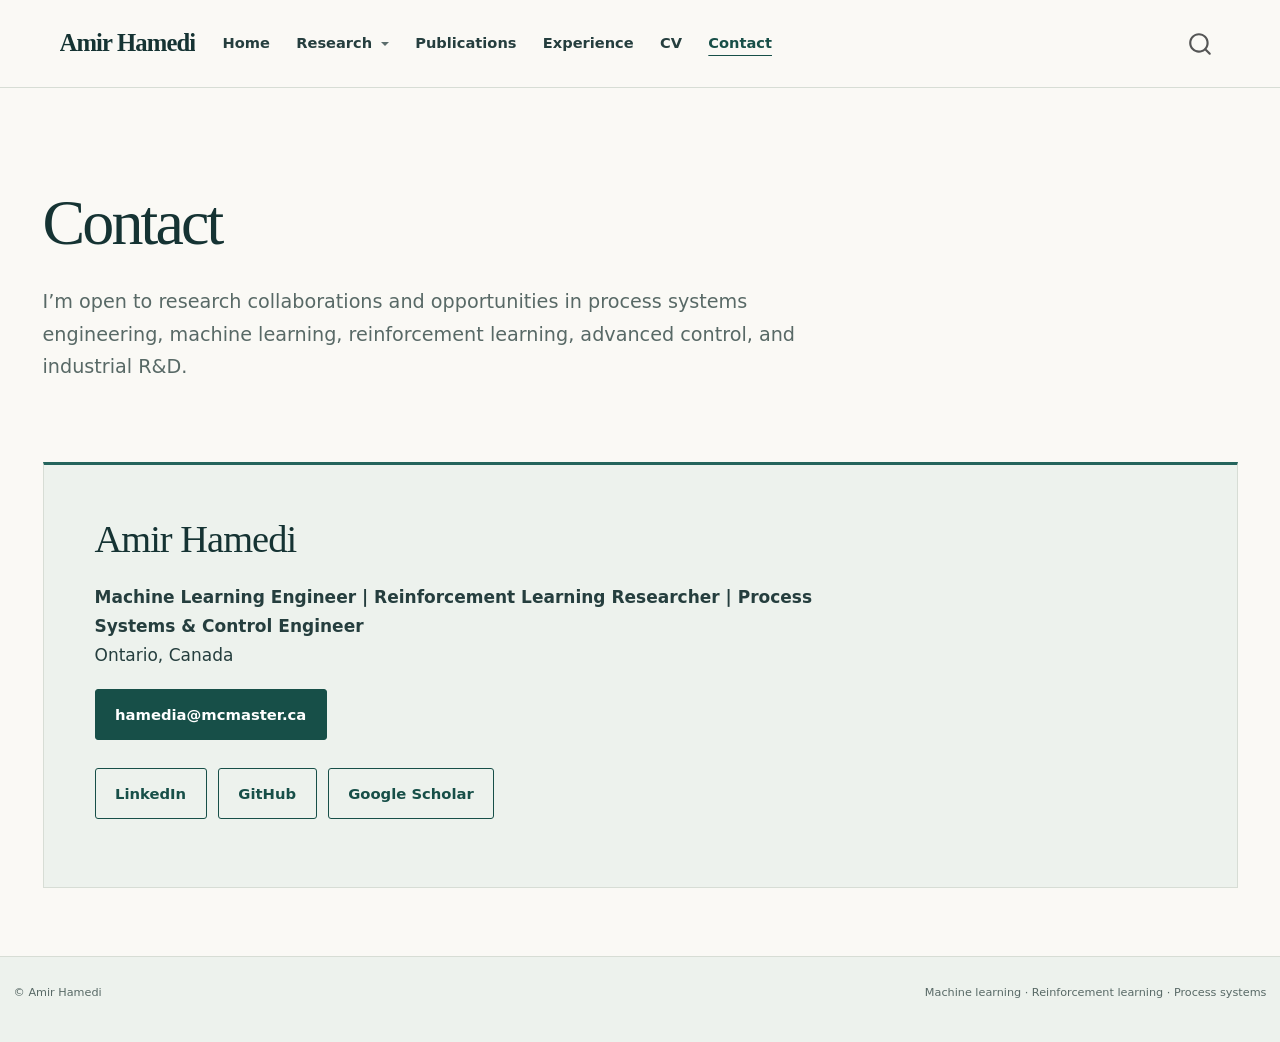
==== contact.html @ c7c237b6 "Publish approved personal website and unchanged CV" ====
<!DOCTYPE html>
<html xmlns="http://www.w3.org/1999/xhtml" lang="en" xml:lang="en"><head>

<meta charset="utf-8">
<meta name="generator" content="quarto-1.9.38">

<meta name="viewport" content="width=device-width, initial-scale=1.0, user-scalable=yes">

<meta name="description" content="Contact Amir Hamedi for research collaborations and engineering opportunities.">

<title>Contact — Amir Hamedi – Amir Hamedi</title>
<style>
/* Default styles provided by pandoc.
** See https://pandoc.org/MANUAL.html#variables-for-html for config info.
*/
code{white-space: pre-wrap;}
span.smallcaps{font-variant: small-caps;}
div.columns{display: flex; gap: min(4vw, 1.5em);}
div.column{flex: auto; overflow-x: auto;}
div.hanging-indent{margin-left: 1.5em; text-indent: -1.5em;}
ul.task-list{list-style: none;}
ul.task-list li input[type="checkbox"] {
  width: 0.8em;
  margin: 0 0.8em 0.2em -1em; /* quarto-specific, see https://github.com/quarto-dev/quarto-cli/issues/4556 */ 
  vertical-align: middle;
}
</style>


<script src="site_libs/quarto-nav/quarto-nav.js"></script>
<script src="site_libs/clipboard/clipboard.min.js"></script>
<script src="site_libs/quarto-search/autocomplete.umd.js"></script>
<script src="site_libs/quarto-search/fuse.min.js"></script>
<script src="site_libs/quarto-search/quarto-search.js"></script>
<meta name="quarto:offset" content="./">
<link href="./favicon.svg" rel="icon" type="image/svg+xml">
<script src="site_libs/quarto-html/quarto.js" type="module"></script>
<script src="site_libs/quarto-html/tabsets/tabsets.js" type="module"></script>
<script src="site_libs/quarto-html/popper.min.js"></script>
<script src="site_libs/quarto-html/tippy.umd.min.js"></script>
<script src="site_libs/quarto-html/anchor.min.js"></script>
<link href="site_libs/quarto-html/tippy.css" rel="stylesheet">
<link href="site_libs/quarto-html/quarto-syntax-highlighting-15634bcf2e68342d4ad2dfa704d543f6.css" rel="stylesheet" id="quarto-text-highlighting-styles">
<script src="site_libs/bootstrap/bootstrap.min.js"></script>
<link href="site_libs/bootstrap/bootstrap-icons.css" rel="stylesheet">
<link href="site_libs/bootstrap/bootstrap-f1567f6532da11e0b3c9d7d9c23d1e21.min.css" rel="stylesheet" append-hash="true" id="quarto-bootstrap" data-mode="light">
<script id="quarto-search-options" type="application/json">{
  "location": "navbar",
  "copy-button": false,
  "collapse-after": 3,
  "panel-placement": "end",
  "type": "overlay",
  "limit": 50,
  "keyboard-shortcut": [
    "f",
    "/",
    "s"
  ],
  "show-item-context": false,
  "language": {
    "search-no-results-text": "No results",
    "search-matching-documents-text": "matching documents",
    "search-copy-link-title": "Copy link to search",
    "search-hide-matches-text": "Hide additional matches",
    "search-more-match-text": "more match in this document",
    "search-more-matches-text": "more matches in this document",
    "search-clear-button-title": "Clear",
    "search-text-placeholder": "",
    "search-detached-cancel-button-title": "Cancel",
    "search-submit-button-title": "Submit",
    "search-label": "Search"
  }
}</script>


<link rel="stylesheet" href="styles.css">
<meta property="og:title" content="Contact — Amir Hamedi">
<meta property="og:description" content="Contact Amir Hamedi for research collaborations and engineering opportunities.">
<meta property="og:image" content="https://amirhamedi.me/assets/profile/amir-hamedi.jpg">
<meta property="og:site_name" content="Amir Hamedi">
<meta property="og:image:alt" content="Portrait of Amir Hamedi">
</head>

<body class="nav-fixed fullcontent quarto-light">

<div id="quarto-search-results"></div>
  <header id="quarto-header" class="headroom fixed-top">
    <nav class="navbar navbar-expand-lg " data-bs-theme="dark">
      <div class="navbar-container container-fluid">
      <div class="navbar-brand-container mx-auto">
    <a class="navbar-brand" href="./index.html">
    <span class="navbar-title">Amir Hamedi</span>
    </a>
  </div>
            <div id="quarto-search" class="" title="Search"></div>
          <button class="navbar-toggler" type="button" data-bs-toggle="collapse" data-bs-target="#navbarCollapse" aria-controls="navbarCollapse" role="menu" aria-expanded="false" aria-label="Toggle navigation" onclick="if (window.quartoToggleHeadroom) { window.quartoToggleHeadroom(); }">
  <span class="navbar-toggler-icon"></span>
</button>
          <div class="collapse navbar-collapse" id="navbarCollapse">
            <ul class="navbar-nav navbar-nav-scroll me-auto">
  <li class="nav-item">
    <a class="nav-link" href="./index.html"> 
<span class="menu-text">Home</span></a>
  </li>  
  <li class="nav-item dropdown ">
    <a class="nav-link dropdown-toggle" href="#" id="nav-menu-research" role="link" data-bs-toggle="dropdown" aria-expanded="false">
 <span class="menu-text">Research</span>
    </a>
    <ul class="dropdown-menu" aria-labelledby="nav-menu-research">    
        <li>
    <a class="dropdown-item" href="./projects.html">
 <span class="dropdown-text">Research Overview</span></a>
  </li>  
        <li>
    <a class="dropdown-item" href="./research/mpc-pretrained-rl.html">
 <span class="dropdown-text">MPC-Pretrained Reinforcement Learning</span></a>
  </li>  
        <li>
    <a class="dropdown-item" href="./research/multi-channel-rl-mpc.html">
 <span class="dropdown-text">Multi-Channel RL-Assisted MPC</span></a>
  </li>  
        <li>
    <a class="dropdown-item" href="./research/stability-aware-rl.html">
 <span class="dropdown-text">Stability-Aware Reinforcement Learning</span></a>
  </li>  
        <li>
    <a class="dropdown-item" href="./research/biosmb-ph-control.html">
 <span class="dropdown-text">Reinforcement-Learning pH Control for BioSMB</span></a>
  </li>  
        <li>
    <a class="dropdown-item" href="./research/distillation-flooding.html">
 <span class="dropdown-text">Distillation Flooding Detection and Control</span></a>
  </li>  
        <li>
    <a class="dropdown-item" href="./research/finance-assistance.html">
 <span class="dropdown-text">Finance Assistance</span></a>
  </li>  
    </ul>
  </li>
  <li class="nav-item">
    <a class="nav-link" href="./publications.html"> 
<span class="menu-text">Publications</span></a>
  </li>  
  <li class="nav-item">
    <a class="nav-link" href="./experience.html"> 
<span class="menu-text">Experience</span></a>
  </li>  
  <li class="nav-item">
    <a class="nav-link" href="./cv.html"> 
<span class="menu-text">CV</span></a>
  </li>  
  <li class="nav-item">
    <a class="nav-link active" href="./contact.html" aria-current="page"> 
<span class="menu-text">Contact</span></a>
  </li>  
</ul>
          </div> <!-- /navcollapse -->
            <div class="quarto-navbar-tools">
</div>
      </div> <!-- /container-fluid -->
    </nav>
</header>
<!-- content -->
<div id="quarto-content" class="quarto-container page-columns page-rows-contents page-layout-article page-navbar">
<!-- sidebar -->
<!-- margin-sidebar -->
    
<!-- main -->
<main class="content" id="quarto-document-content"><header id="title-block-header" class="quarto-title-block"><h1 class="title display-7">Contact</h1></header>

<header id="title-block-header">


</header>


<section id="contact" class="level1 page-intro">
<h1>Contact</h1>
<p>I’m open to research collaborations and opportunities in process systems engineering, machine learning, reinforcement learning, advanced control, and industrial R&amp;D.</p>
</section>
<section id="amir-hamedi" class="level2 contact-panel">
<h2 class="anchored" data-anchor-id="amir-hamedi">Amir Hamedi</h2>
<p><strong>Machine Learning Engineer | Reinforcement Learning Researcher | Process Systems &amp; Control Engineer</strong><br>
Ontario, Canada</p>
<p><a href="mailto:hamedia@mcmaster.ca" class="button button-primary">hamedia@mcmaster.ca</a></p>
<div class="contact-links">
<p><a href="https://www.linkedin.com/in/amir-hossein-hamedi/" class="button button-secondary">LinkedIn</a> <a href="https://github.com/amirhm10" class="button button-secondary">GitHub</a> <a href="https://scholar.google.ca/citations?user=NS57XxEAAAAJ&amp;hl=en&amp;oi=ao" class="button button-secondary">Google Scholar</a></p>
</div>
</section>



</main> <!-- /main -->
<script id="quarto-html-after-body" type="application/javascript">
  window.document.addEventListener("DOMContentLoaded", function (event) {
    const icon = "";
    const anchorJS = new window.AnchorJS();
    anchorJS.options = {
      placement: 'right',
      icon: icon
    };
    anchorJS.add('.anchored');
    const isCodeAnnotation = (el) => {
      for (const clz of el.classList) {
        if (clz.startsWith('code-annotation-')) {                     
          return true;
        }
      }
      return false;
    }
    const onCopySuccess = function(e) {
      // button target
      const button = e.trigger;
      // don't keep focus
      button.blur();
      // flash "checked"
      button.classList.add('code-copy-button-checked');
      var currentTitle = button.getAttribute("title");
      button.setAttribute("title", "Copied!");
      let tooltip;
      if (window.bootstrap) {
        button.setAttribute("data-bs-toggle", "tooltip");
        button.setAttribute("data-bs-placement", "left");
        button.setAttribute("data-bs-title", "Copied!");
        tooltip = new bootstrap.Tooltip(button, 
          { trigger: "manual", 
            customClass: "code-copy-button-tooltip",
            offset: [0, -8]});
        tooltip.show();    
      }
      setTimeout(function() {
        if (tooltip) {
          tooltip.hide();
          button.removeAttribute("data-bs-title");
          button.removeAttribute("data-bs-toggle");
          button.removeAttribute("data-bs-placement");
        }
        button.setAttribute("title", currentTitle);
        button.classList.remove('code-copy-button-checked');
      }, 1000);
      // clear code selection
      e.clearSelection();
    }
    const getTextToCopy = function(trigger) {
      const outerScaffold = trigger.parentElement.cloneNode(true);
      const codeEl = outerScaffold.querySelector('code');
      for (const childEl of codeEl.children) {
        if (isCodeAnnotation(childEl)) {
          childEl.remove();
        }
      }
      return codeEl.innerText;
    }
    const clipboard = new window.ClipboardJS('.code-copy-button:not([data-in-quarto-modal])', {
      text: getTextToCopy
    });
    clipboard.on('success', onCopySuccess);
    if (window.document.getElementById('quarto-embedded-source-code-modal')) {
      const clipboardModal = new window.ClipboardJS('.code-copy-button[data-in-quarto-modal]', {
        text: getTextToCopy,
        container: window.document.getElementById('quarto-embedded-source-code-modal')
      });
      clipboardModal.on('success', onCopySuccess);
    }
      var localhostRegex = new RegExp(/^(?:http|https):\/\/localhost\:?[0-9]*\//);
      var mailtoRegex = new RegExp(/^mailto:/);
        var filterRegex = new RegExp("https:\/\/amirhamedi\.me");
      var isInternal = (href) => {
          return filterRegex.test(href) || localhostRegex.test(href) || mailtoRegex.test(href);
      }
      // Inspect non-navigation links and adorn them if external
     var links = window.document.querySelectorAll('a[href]:not(.nav-link):not(.navbar-brand):not(.toc-action):not(.sidebar-link):not(.sidebar-item-toggle):not(.pagination-link):not(.no-external):not([aria-hidden]):not(.dropdown-item):not(.quarto-navigation-tool):not(.about-link)');
      for (var i=0; i<links.length; i++) {
        const link = links[i];
        if (!isInternal(link.href)) {
          // undo the damage that might have been done by quarto-nav.js in the case of
          // links that we want to consider external
          if (link.dataset.originalHref !== undefined) {
            link.href = link.dataset.originalHref;
          }
            // target, if specified
            link.setAttribute("target", "_blank");
            if (link.getAttribute("rel") === null) {
              link.setAttribute("rel", "noopener");
            }
        }
      }
    function tippyHover(el, contentFn, onTriggerFn, onUntriggerFn) {
      const config = {
        allowHTML: true,
        maxWidth: 500,
        delay: 100,
        arrow: false,
        appendTo: function(el) {
            return el.parentElement;
        },
        interactive: true,
        interactiveBorder: 10,
        theme: 'quarto',
        placement: 'bottom-start',
      };
      if (contentFn) {
        config.content = contentFn;
      }
      if (onTriggerFn) {
        config.onTrigger = onTriggerFn;
      }
      if (onUntriggerFn) {
        config.onUntrigger = onUntriggerFn;
      }
      window.tippy(el, config); 
    }
    const noterefs = window.document.querySelectorAll('a[role="doc-noteref"]');
    for (var i=0; i<noterefs.length; i++) {
      const ref = noterefs[i];
      tippyHover(ref, function() {
        // use id or data attribute instead here
        let href = ref.getAttribute('data-footnote-href') || ref.getAttribute('href');
        try { href = new URL(href).hash; } catch {}
        const id = href.replace(/^#\/?/, "");
        const note = window.document.getElementById(id);
        if (note) {
          return note.innerHTML;
        } else {
          return "";
        }
      });
    }
    const xrefs = window.document.querySelectorAll('a.quarto-xref');
    const processXRef = (id, note) => {
      // Strip column container classes
      const stripColumnClz = (el) => {
        el.classList.remove("page-full", "page-columns");
        if (el.children) {
          for (const child of el.children) {
            stripColumnClz(child);
          }
        }
      }
      stripColumnClz(note)
      if (id === null || id.startsWith('sec-')) {
        // Special case sections, only their first couple elements
        const container = document.createElement("div");
        if (note.children && note.children.length > 2) {
          container.appendChild(note.children[0].cloneNode(true));
          for (let i = 1; i < note.children.length; i++) {
            const child = note.children[i];
            if (child.tagName === "P" && child.innerText === "") {
              continue;
            } else {
              container.appendChild(child.cloneNode(true));
              break;
            }
          }
          if (window.Quarto?.typesetMath) {
            window.Quarto.typesetMath(container);
          }
          return container.innerHTML
        } else {
          if (window.Quarto?.typesetMath) {
            window.Quarto.typesetMath(note);
          }
          return note.innerHTML;
        }
      } else {
        // Remove any anchor links if they are present
        const anchorLink = note.querySelector('a.anchorjs-link');
        if (anchorLink) {
          anchorLink.remove();
        }
        if (window.Quarto?.typesetMath) {
          window.Quarto.typesetMath(note);
        }
        if (note.classList.contains("callout")) {
          return note.outerHTML;
        } else {
          return note.innerHTML;
        }
      }
    }
    for (var i=0; i<xrefs.length; i++) {
      const xref = xrefs[i];
      tippyHover(xref, undefined, function(instance) {
        instance.disable();
        let url = xref.getAttribute('href');
        let hash = undefined; 
        if (url.startsWith('#')) {
          hash = url;
        } else {
          try { hash = new URL(url).hash; } catch {}
        }
        if (hash) {
          const id = hash.replace(/^#\/?/, "");
          const note = window.document.getElementById(id);
          if (note !== null) {
            try {
              const html = processXRef(id, note.cloneNode(true));
              instance.setContent(html);
            } finally {
              instance.enable();
              instance.show();
            }
          } else {
            // See if we can fetch this
            fetch(url.split('#')[0])
            .then(res => res.text())
            .then(html => {
              const parser = new DOMParser();
              const htmlDoc = parser.parseFromString(html, "text/html");
              const note = htmlDoc.getElementById(id);
              if (note !== null) {
                const html = processXRef(id, note);
                instance.setContent(html);
              } 
            }).finally(() => {
              instance.enable();
              instance.show();
            });
          }
        } else {
          // See if we can fetch a full url (with no hash to target)
          // This is a special case and we should probably do some content thinning / targeting
          fetch(url)
          .then(res => res.text())
          .then(html => {
            const parser = new DOMParser();
            const htmlDoc = parser.parseFromString(html, "text/html");
            const note = htmlDoc.querySelector('main.content');
            if (note !== null) {
              // This should only happen for chapter cross references
              // (since there is no id in the URL)
              // remove the first header
              if (note.children.length > 0 && note.children[0].tagName === "HEADER") {
                note.children[0].remove();
              }
              const html = processXRef(null, note);
              instance.setContent(html);
            } 
          }).finally(() => {
            instance.enable();
            instance.show();
          });
        }
      }, function(instance) {
      });
    }
        let selectedAnnoteEl;
        const selectorForAnnotation = ( cell, annotation) => {
          let cellAttr = 'data-code-cell="' + cell + '"';
          let lineAttr = 'data-code-annotation="' +  annotation + '"';
          const selector = 'span[' + cellAttr + '][' + lineAttr + ']';
          return selector;
        }
        const selectCodeLines = (annoteEl) => {
          const doc = window.document;
          const targetCell = annoteEl.getAttribute("data-target-cell");
          const targetAnnotation = annoteEl.getAttribute("data-target-annotation");
          const annoteSpan = window.document.querySelector(selectorForAnnotation(targetCell, targetAnnotation));
          const lines = annoteSpan.getAttribute("data-code-lines").split(",");
          const lineIds = lines.map((line) => {
            return targetCell + "-" + line;
          })
          let top = null;
          let height = null;
          let parent = null;
          if (lineIds.length > 0) {
              //compute the position of the single el (top and bottom and make a div)
              const el = window.document.getElementById(lineIds[0]);
              top = el.offsetTop;
              height = el.offsetHeight;
              parent = el.parentElement.parentElement;
            if (lineIds.length > 1) {
              const lastEl = window.document.getElementById(lineIds[lineIds.length - 1]);
              const bottom = lastEl.offsetTop + lastEl.offsetHeight;
              height = bottom - top;
            }
            if (top !== null && height !== null && parent !== null) {
              // cook up a div (if necessary) and position it 
              let div = window.document.getElementById("code-annotation-line-highlight");
              if (div === null) {
                div = window.document.createElement("div");
                div.setAttribute("id", "code-annotation-line-highlight");
                div.style.position = 'absolute';
                parent.appendChild(div);
              }
              div.style.top = top - 2 + "px";
              div.style.height = height + 4 + "px";
              div.style.left = 0;
              let gutterDiv = window.document.getElementById("code-annotation-line-highlight-gutter");
              if (gutterDiv === null) {
                gutterDiv = window.document.createElement("div");
                gutterDiv.setAttribute("id", "code-annotation-line-highlight-gutter");
                gutterDiv.style.position = 'absolute';
                const codeCell = window.document.getElementById(targetCell);
                const gutter = codeCell.querySelector('.code-annotation-gutter');
                gutter.appendChild(gutterDiv);
              }
              gutterDiv.style.top = top - 2 + "px";
              gutterDiv.style.height = height + 4 + "px";
            }
            selectedAnnoteEl = annoteEl;
          }
        };
        const unselectCodeLines = () => {
          const elementsIds = ["code-annotation-line-highlight", "code-annotation-line-highlight-gutter"];
          elementsIds.forEach((elId) => {
            const div = window.document.getElementById(elId);
            if (div) {
              div.remove();
            }
          });
          selectedAnnoteEl = undefined;
        };
          // Handle positioning of the toggle
      window.addEventListener(
        "resize",
        throttle(() => {
          elRect = undefined;
          if (selectedAnnoteEl) {
            selectCodeLines(selectedAnnoteEl);
          }
        }, 10)
      );
      function throttle(fn, ms) {
      let throttle = false;
      let timer;
        return (...args) => {
          if(!throttle) { // first call gets through
              fn.apply(this, args);
              throttle = true;
          } else { // all the others get throttled
              if(timer) clearTimeout(timer); // cancel #2
              timer = setTimeout(() => {
                fn.apply(this, args);
                timer = throttle = false;
              }, ms);
          }
        };
      }
        // Attach click handler to the DT
        const annoteDls = window.document.querySelectorAll('dt[data-target-cell]');
        for (const annoteDlNode of annoteDls) {
          annoteDlNode.addEventListener('click', (event) => {
            const clickedEl = event.target;
            if (clickedEl !== selectedAnnoteEl) {
              unselectCodeLines();
              const activeEl = window.document.querySelector('dt[data-target-cell].code-annotation-active');
              if (activeEl) {
                activeEl.classList.remove('code-annotation-active');
              }
              selectCodeLines(clickedEl);
              clickedEl.classList.add('code-annotation-active');
            } else {
              // Unselect the line
              unselectCodeLines();
              clickedEl.classList.remove('code-annotation-active');
            }
          });
        }
    const findCites = (el) => {
      const parentEl = el.parentElement;
      if (parentEl) {
        const cites = parentEl.dataset.cites;
        if (cites) {
          return {
            el,
            cites: cites.split(' ')
          };
        } else {
          return findCites(el.parentElement)
        }
      } else {
        return undefined;
      }
    };
    var bibliorefs = window.document.querySelectorAll('a[role="doc-biblioref"]');
    for (var i=0; i<bibliorefs.length; i++) {
      const ref = bibliorefs[i];
      const citeInfo = findCites(ref);
      if (citeInfo) {
        tippyHover(citeInfo.el, function() {
          var popup = window.document.createElement('div');
          citeInfo.cites.forEach(function(cite) {
            var citeDiv = window.document.createElement('div');
            citeDiv.classList.add('hanging-indent');
            citeDiv.classList.add('csl-entry');
            var biblioDiv = window.document.getElementById('ref-' + cite);
            if (biblioDiv) {
              citeDiv.innerHTML = biblioDiv.innerHTML;
            }
            popup.appendChild(citeDiv);
          });
          return popup.innerHTML;
        });
      }
    }
  });
  </script>
</div> <!-- /content -->
<footer class="footer">
  <div class="nav-footer">
    <div class="nav-footer-left">
<p>© Amir Hamedi</p>
</div>   
    <div class="nav-footer-center">
      &nbsp;
    </div>
    <div class="nav-footer-right">
<p>Machine learning · Reinforcement learning · Process systems</p>
</div>
  </div>
</footer>




</body></html>
---- site_libs/quarto-html/tippy.css ----
.tippy-box[data-animation=fade][data-state=hidden]{opacity:0}[data-tippy-root]{max-width:calc(100vw - 10px)}.tippy-box{position:relative;background-color:#333;color:#fff;border-radius:4px;font-size:14px;line-height:1.4;white-space:normal;outline:0;transition-property:transform,visibility,opacity}.tippy-box[data-placement^=top]>.tippy-arrow{bottom:0}.tippy-box[data-placement^=top]>.tippy-arrow:before{bottom:-7px;left:0;border-width:8px 8px 0;border-top-color:initial;transform-origin:center top}.tippy-box[data-placement^=bottom]>.tippy-arrow{top:0}.tippy-box[data-placement^=bottom]>.tippy-arrow:before{top:-7px;left:0;border-width:0 8px 8px;border-bottom-color:initial;transform-origin:center bottom}.tippy-box[data-placement^=left]>.tippy-arrow{right:0}.tippy-box[data-placement^=left]>.tippy-arrow:before{border-width:8px 0 8px 8px;border-left-color:initial;right:-7px;transform-origin:center left}.tippy-box[data-placement^=right]>.tippy-arrow{left:0}.tippy-box[data-placement^=right]>.tippy-arrow:before{left:-7px;border-width:8px 8px 8px 0;border-right-color:initial;transform-origin:center right}.tippy-box[data-inertia][data-state=visible]{transition-timing-function:cubic-bezier(.54,1.5,.38,1.11)}.tippy-arrow{width:16px;height:16px;color:#333}.tippy-arrow:before{content:"";position:absolute;border-color:transparent;border-style:solid}.tippy-content{position:relative;padding:5px 9px;z-index:1}
---- site_libs/quarto-html/quarto-syntax-highlighting-15634bcf2e68342d4ad2dfa704d543f6.css ----
/* quarto syntax highlight colors */
:root {
  --quarto-hl-ot-color: #003B4F;
  --quarto-hl-at-color: #657422;
  --quarto-hl-ss-color: #20794D;
  --quarto-hl-an-color: #5E5E5E;
  --quarto-hl-fu-color: #4758AB;
  --quarto-hl-st-color: #20794D;
  --quarto-hl-cf-color: #003B4F;
  --quarto-hl-op-color: #5E5E5E;
  --quarto-hl-er-color: #AD0000;
  --quarto-hl-bn-color: #AD0000;
  --quarto-hl-al-color: #AD0000;
  --quarto-hl-va-color: #111111;
  --quarto-hl-bu-color: inherit;
  --quarto-hl-ex-color: inherit;
  --quarto-hl-pp-color: #AD0000;
  --quarto-hl-in-color: #5E5E5E;
  --quarto-hl-vs-color: #20794D;
  --quarto-hl-wa-color: #5E5E5E;
  --quarto-hl-do-color: #5E5E5E;
  --quarto-hl-im-color: #00769E;
  --quarto-hl-ch-color: #20794D;
  --quarto-hl-dt-color: #AD0000;
  --quarto-hl-fl-color: #AD0000;
  --quarto-hl-co-color: #5E5E5E;
  --quarto-hl-cv-color: #5E5E5E;
  --quarto-hl-cn-color: #8f5902;
  --quarto-hl-sc-color: #5E5E5E;
  --quarto-hl-dv-color: #AD0000;
  --quarto-hl-kw-color: #003B4F;
}

/* other quarto variables */
:root {
  --quarto-font-monospace: SFMono-Regular, Menlo, Monaco, Consolas, "Liberation Mono", "Courier New", monospace;
}

/* syntax highlight based on Pandoc's rules */
pre > code.sourceCode > span {
  color: #003B4F;
}

code.sourceCode > span {
  color: #003B4F;
}

div.sourceCode,
div.sourceCode pre.sourceCode {
  color: #003B4F;
}

/* Normal */
code span {
  color: #003B4F;
}

/* Alert */
code span.al {
  color: #AD0000;
  font-style: inherit;
}

/* Annotation */
code span.an {
  color: #5E5E5E;
  font-style: inherit;
}

/* Attribute */
code span.at {
  color: #657422;
  font-style: inherit;
}

/* BaseN */
code span.bn {
  color: #AD0000;
  font-style: inherit;
}

/* BuiltIn */
code span.bu {
  font-style: inherit;
}

/* ControlFlow */
code span.cf {
  color: #003B4F;
  font-weight: bold;
  font-style: inherit;
}

/* Char */
code span.ch {
  color: #20794D;
  font-style: inherit;
}

/* Constant */
code span.cn {
  color: #8f5902;
  font-style: inherit;
}

/* Comment */
code span.co {
  color: #5E5E5E;
  font-style: inherit;
}

/* CommentVar */
code span.cv {
  color: #5E5E5E;
  font-style: italic;
}

/* Documentation */
code span.do {
  color: #5E5E5E;
  font-style: italic;
}

/* DataType */
code span.dt {
  color: #AD0000;
  font-style: inherit;
}

/* DecVal */
code span.dv {
  color: #AD0000;
  font-style: inherit;
}

/* Error */
code span.er {
  color: #AD0000;
  font-style: inherit;
}

/* Extension */
code span.ex {
  font-style: inherit;
}

/* Float */
code span.fl {
  color: #AD0000;
  font-style: inherit;
}

/* Function */
code span.fu {
  color: #4758AB;
  font-style: inherit;
}

/* Import */
code span.im {
  color: #00769E;
  font-style: inherit;
}

/* Information */
code span.in {
  color: #5E5E5E;
  font-style: inherit;
}

/* Keyword */
code span.kw {
  color: #003B4F;
  font-weight: bold;
  font-style: inherit;
}

/* Operator */
code span.op {
  color: #5E5E5E;
  font-style: inherit;
}

/* Other */
code span.ot {
  color: #003B4F;
  font-style: inherit;
}

/* Preprocessor */
code span.pp {
  color: #AD0000;
  font-style: inherit;
}

/* SpecialChar */
code span.sc {
  color: #5E5E5E;
  font-style: inherit;
}

/* SpecialString */
code span.ss {
  color: #20794D;
  font-style: inherit;
}

/* String */
code span.st {
  color: #20794D;
  font-style: inherit;
}

/* Variable */
code span.va {
  color: #111111;
  font-style: inherit;
}

/* VerbatimString */
code span.vs {
  color: #20794D;
  font-style: inherit;
}

/* Warning */
code span.wa {
  color: #5E5E5E;
  font-style: italic;
}

.prevent-inlining {
  content: "</";
}

/*# sourceMappingURL=f23921c56f73e400b49028c9186a1aa0.css.map */
---- styles.css ----
﻿:root {
  --ink: #253e3e;
  --ink-strong: #153333;
  --muted: #586966;
  --ivory: #faf9f5;
  --surface: #ffffff;
  --surface-teal: #edf2ed;
  --teal: #24645c;
  --teal-dark: #174f48;
  --amber: #a24d30;
  --amber-soft: #f2e7dc;
  --line: #d7ddd5;
  --max: 1520px;
  --display: "Iowan Old Style", "Palatino Linotype", Palatino, Georgia, serif;
  --sans: Aptos, "Segoe UI", ui-sans-serif, system-ui, -apple-system, sans-serif;
}

* { box-sizing: border-box; }
html { scroll-padding-top: 6rem; }
body { margin: 0; color: var(--ink); background: var(--ivory); font-family: var(--sans); font-size: 17px; line-height: 1.7; }
a { color: var(--teal-dark); text-decoration-thickness: 1px; text-underline-offset: 4px; }
a:hover { color: var(--amber); }
:focus-visible { outline: 3px solid var(--amber) !important; outline-offset: 4px; }
::selection { background: #d9e9e0; color: var(--ink-strong); }

.navbar { background: var(--ivory); border-bottom: 1px solid var(--line); padding-block: 1rem; }
.navbar-container { width: min(var(--max), calc(100% - 5rem)); margin-inline: auto; padding-inline: 0; }
.navbar-brand-container { margin-left: 0 !important; margin-right: auto !important; }
.navbar-brand { color: var(--ink-strong) !important; font-family: var(--display); font-size: 1.45rem; font-weight: 700; letter-spacing: -.035em; }
.navbar-nav { gap: .35rem; }
.navbar-nav .nav-link { color: var(--ink) !important; font-size: .86rem; font-weight: 600; }
.navbar-nav .nav-link.active, .navbar-nav .nav-link:hover { color: var(--teal-dark) !important; text-decoration: underline; text-underline-offset: 7px; }
.profile-links { display: flex; flex-wrap: wrap; gap: .35rem 1.1rem; margin: .7rem 0 1rem; }
.profile-link { display: inline-flex; align-items: center; gap: .4rem; min-height: 38px; font-size: .82rem; font-weight: 650; text-decoration: none; }
.profile-link:hover { text-decoration: underline; }
.profile-link i, .profile-link svg { display: inline-block; flex: none; width: 16px; height: 16px; font-size: 16px; line-height: 1; color: #24645c; fill: #24645c; }
.navbar-toggler { border-color: var(--line); min-height: 44px; min-width: 44px; }
.dropdown-menu { background: var(--surface); border: 1px solid var(--line); box-shadow: 0 12px 28px #15333312; padding: .5rem; max-width: min(25rem, calc(100vw - 3rem)); }
.dropdown-item { color: var(--ink-strong); white-space: normal; padding: .6rem .75rem; font-size: .88rem; }
.dropdown-item:hover, .dropdown-item:focus { color: var(--teal-dark); background: var(--surface-teal); }
#quarto-search { color: var(--ink-strong); }

#quarto-content { width: min(var(--max), calc(100% - 5rem)); margin-inline: auto; }
#quarto-content.page-columns { display: block; }
#quarto-content > main.content { width: 100%; min-width: 0; max-width: none; margin: 0; padding: 0 0 4rem; }
#quarto-content > main.content > section { margin-top: 2.5rem; }
#quarto-content > main.content > section > h2 { margin: 0 0 1.25rem; }
#quarto-content section, .quarto-figure, figure, figure > p, figure > p > a { min-width: 0; max-width: 100%; }
.quarto-title-block { display: none; }
h1, h2, h3, h4 { color: var(--ink-strong); line-height: 1.17; }
h1, h2 { font-family: var(--display); font-weight: 500; }
h1 { font-size: clamp(2.6rem, 5vw, 4.8rem); letter-spacing: -.045em; text-wrap: balance; }
h2 { margin-top: 4.5rem; padding-bottom: .9rem; border-bottom: 1px solid var(--line); font-size: clamp(1.9rem, 3vw, 2.6rem); letter-spacing: -.025em; }
h3 { font-family: var(--sans); font-size: 1.25rem; font-weight: 650; }
p { margin-bottom: 1.1rem; }

.hero { display: grid; grid-template-columns: minmax(0, 1.3fr) minmax(320px, .9fr); gap: 0; align-items: stretch; margin-top: 1.5rem; padding: 0; overflow: hidden; border: 1px solid var(--line); border-radius: 4px; background: var(--surface-teal); }
.hero-copy { min-width: 0; padding: 2rem 2.2rem; }
.hero h1 { margin: .8rem 0 1rem; max-width: 800px; font-size: clamp(2.8rem, 3.7vw, 3.3rem); }
.hero-copy > p { max-width: 700px; color: var(--muted); font-size: 1.05rem; }
.hero-copy > .hero-role { color: var(--ink); font-size: .95rem; font-weight: 600; line-height: 1.65; max-width: 660px; }
.eyebrow, .project-index { color: var(--amber); font-size: .71rem; font-weight: 750; letter-spacing: .13em; text-transform: uppercase; }
.eyebrow p { margin: 0; }
.hero-portrait { display: flex; align-items: center; justify-content: center; min-width: 0; padding: 2rem; border: 0; }
.hero-portrait p { width: 100%; max-width: 400px; margin: 0; }
.hero-portrait img { display: block; width: 100%; height: auto; object-fit: contain; border-radius: 4px; }
.hero-actions, .contact-actions, .contact-links { display: flex; flex-wrap: wrap; gap: .65rem; margin: 1.7rem 0 1rem; }
.hero-actions > p, .contact-actions > p, .contact-links > p { display: flex; flex-wrap: wrap; gap: .65rem; margin: 0; }
.button { display: inline-flex; align-items: center; justify-content: center; min-height: 46px; border: 1px solid var(--teal-dark); border-radius: 3px; padding: .7rem 1.15rem; font-size: .87rem; font-weight: 650; text-decoration: none; transition: background-color 160ms, color 160ms; }
.button-primary { color: white; background: var(--teal-dark); }
.button-primary:hover, .button-primary:focus-visible { color: white; background: var(--ink-strong); }
.button-secondary { color: var(--teal-dark); background: transparent; }
.button-secondary:hover { color: var(--ink-strong); background: var(--surface-teal); }
.contact-strip, .meta-line { color: var(--muted); font-size: .83rem; }
.contact-strip { padding-top: .6rem; }
.section-lede { max-width: 790px; color: var(--muted); font-size: 1.04rem; margin-bottom: 2rem; }
.page-intro { max-width: 960px; color: var(--muted); font-size: 1.13rem; padding: 2.5rem 0 1rem; }
.page-intro h1 { margin: .8rem 0 1.5rem; }
.page-intro > p { max-width: 790px; }

.education-grid { display: grid; grid-template-columns: repeat(3, minmax(0, 1fr)); gap: 1.5rem; }
.education-card { min-width: 0; padding: 1.1rem 0; }
.education-card-head { display: flex; flex-direction: column-reverse; gap: 1.1rem; align-items: flex-start; }
.education-card-copy { min-width: 0; }
.education-period { display: block; margin-bottom: .7rem; color: var(--teal-dark); font-size: .73rem; font-weight: 700; }
.education-card h3 { font-family: var(--display); margin: 0 0 .6rem; font-size: 1.4rem; font-weight: 600; }
.education-card h3 { min-height: 2.4em; }
.education-organization { color: var(--muted); font-size: .9rem; }
.education-logo-frame { display: flex; width: 6rem; height: 3.5rem; align-items: center; justify-content: flex-start; }
.education-logo-frame img { display: block; width: 100%; height: 100%; object-fit: contain; object-position: left center; }
.education-tags { display: flex; flex-wrap: wrap; gap: .4rem; margin-top: 1rem; }
.education-tag { display: inline-block; padding: .22rem .5rem; color: var(--teal-dark); background: var(--surface-teal); font-size: .69rem; line-height: 1.45; }
.education-gpa { background: var(--amber-soft); color: #7b3c29; }

.research-grid { display: grid; grid-template-columns: repeat(2, minmax(0, 1fr)); gap: 1.5rem; align-items: stretch; }
.research-card { display: flex; flex-direction: column; min-width: 0; padding: 1.5rem; border: 1px solid var(--line); border-radius: 4px; background: var(--surface); }
.research-card h2, .research-card h3 { min-height: 2.4em; margin: .8rem 0 1rem; padding: 0; border: 0; font-family: var(--display); font-size: 1.55rem; font-weight: 600; line-height: 1.2; }
.research-card h2 a, .research-card h3 a { color: var(--ink-strong); text-decoration: none; }
.research-card h2 a:hover, .research-card h3 a:hover { text-decoration: underline; }
.research-card p { color: var(--muted); font-size: .94rem; }
.work-preview { display: flex; flex: none; height: 260px; align-items: center; justify-content: center; overflow: hidden; margin: 0 0 1.2rem; padding: .7rem; border: 1px solid var(--line); background: #f7f8f5; }
.work-preview img { display: block; max-width: 100%; max-height: 100%; width: 100%; height: 100%; padding: 0; object-fit: contain; }
.research-card .research-card-action { margin: auto 0 0; padding-top: .8rem; }
.research-card .meta-line { margin-bottom: 1rem; font-size: .8rem; }
.card-link { display: inline-block; min-height: 32px; font-size: .85rem; font-weight: 650; }
.card-grid { display: grid; grid-template-columns: repeat(2, minmax(0, 1fr)); gap: 1px; background: var(--line); border: 1px solid var(--line); }
.capability-card { min-width: 0; padding: 1.75rem 2rem; background: var(--surface-teal); }
.capability-card h3 { margin: 0 0 .85rem; }
.capability-card p { margin: 0; color: var(--muted); font-size: .92rem; }

.timeline-grid, .timeline-grid-single { display: grid; grid-template-columns: 1fr; }
.timeline-item { position: relative; padding: 1.6rem 0; border-bottom: 1px solid var(--line); }
.timeline-heading { display: flex; align-items: baseline; justify-content: space-between; gap: 1.5rem; }
.timeline-item h3, .timeline-item h4 { margin: 0; font-size: 1.2rem; }
.timeline-item p { margin: .5rem 0 0; color: var(--muted); max-width: 100%; font-size: .96rem; }
.timeline-period { flex: none; color: var(--teal-dark); font-weight: 650; font-size: .84rem; }
.timeline-org { color: var(--muted); font-size: .92rem; }
.timeline-item-wide { max-width: 100%; }
.activity-grid, .result-grid { display: grid; grid-template-columns: repeat(2, minmax(0, 1fr)); gap: 1.3rem; }
.activity-grid { grid-template-columns: repeat(3, minmax(0, 1fr)); }
.result-card:last-child:nth-child(odd) { grid-column: 1 / -1; }
.activity-card { min-width: 0; padding: 1.7rem; border: 1px solid var(--line); background: var(--surface); }
.activity-card h3 { margin-top: 1.1rem; }
.activity-card p { color: var(--muted); font-size: .94rem; }
.status-chip, .evidence-tag { display: inline-block; color: var(--teal-dark); font-size: .68rem; letter-spacing: .12em; font-weight: 700; }

.case-hero { padding: 3.2rem 0 1rem; }
.back-link { display: inline-block; min-height: 40px; margin-bottom: 1.5rem; font-size: .83rem; }
.case-hero h1 { max-width: 1100px; margin: 1.1rem 0 1.5rem; }
.case-hero > p { max-width: 860px; color: var(--muted); font-size: 1.08rem; }
.case-meta-grid { display: grid; grid-template-columns: repeat(auto-fit, minmax(260px, 1fr)); gap: 1px; margin-top: 2.5rem; background: var(--line); border: 1px solid var(--line); }
.case-meta-item { min-width: 0; padding: 1.5rem; overflow-wrap: anywhere; background: var(--surface-teal); font-size: .92rem; }
.case-meta-item p { margin-bottom: .5rem; }
.case-meta-item strong { color: var(--teal-dark); font-size: .74rem; text-transform: uppercase; letter-spacing: .1em; }
.result-card { min-width: 0; padding: 1.5rem; border-left: 2px solid var(--teal); background: var(--surface-teal); font-size: .96rem; }
.result-card p:last-child { margin: 0; }
.tool-line { margin: 2rem 0; padding: 1.1rem 1.5rem; border-left: 2px solid var(--amber); background: var(--amber-soft); font-size: .92rem; }
.tool-line p { margin: 0; }
.case-figure-grid { display: grid; grid-template-columns: repeat(2, minmax(0, 1fr)); gap: 1.5rem; align-items: start; }
.case-figure-grid:has(> :only-child) { grid-template-columns: 1fr; max-width: 1000px; margin-inline: auto; }
.case-figure-item { min-width: 0; }
.case-figure { display: block; width: 100%; max-width: 100%; height: auto; border: 1px solid var(--line); background: white; }
figure > p > .lightbox { display: block; width: 100%; max-width: 100%; }
figure { margin: 1rem 0 2rem; }
figcaption { color: var(--muted); font-size: .86rem; line-height: 1.6; }

.publication-row, .publication-detail, .talk-row { position: relative; padding: 1.8rem 0; border-top: 1px solid var(--line); }
.publication-row, .publication-detail { padding-left: 6rem; }
.publication-year { position: absolute; left: 0; color: var(--teal-dark); font-size: .85rem; font-weight: 700; }
.publication-row h3, .publication-detail h2 { margin: 0 0 .7rem; padding: 0; border: 0; font-family: var(--display); font-size: 1.45rem; font-weight: 600; }
.publication-row h3 a, .publication-detail h2 a { text-decoration: none; }
.publication-row h3 a:hover, .publication-detail h2 a:hover { text-decoration: underline; }
.publication-row p, .publication-detail p { color: var(--muted); font-size: .9rem; margin-bottom: .45rem; }
.text-link { display: inline-block; margin-top: 1.2rem; font-size: .9rem; font-weight: 650; }
.download-panel, .contact-panel { padding: clamp(1.5rem, 4vw, 3rem); background: var(--surface-teal); border: 1px solid var(--line); border-top: 3px solid var(--teal); }
.download-panel h2, .contact-panel h2 { border: 0; padding: 0; margin: .8rem 0 1rem; }
.download-panel > p, .contact-panel > p { max-width: 760px; }
.profile-pathways { margin-top: 3rem; }
.profile-pathways .button { margin: 0 .4rem .5rem 0; }
.nav-footer { border-top: 1px solid var(--line); background: var(--surface-teal); padding-block: 1.5rem; color: var(--muted); font-size: .8rem; }

@media (max-width: 1100px) {
  .hero { grid-template-columns: minmax(0, 1.25fr) minmax(260px, .85fr); }
  .hero h1 { font-size: 3.1rem; }
  .navbar-nav { gap: 0; }
}
@media (max-width: 991px) {
  .navbar-container { width: calc(100% - 3rem); }
  .navbar-collapse { padding-top: 1rem; }
  .navbar-nav .nav-link { padding-block: .7rem; }
  .navbar-toggler-icon { filter: none; }
  .hero { grid-template-columns: minmax(0, 1.2fr) minmax(220px, .8fr); }
  .hero-copy { padding: 1.5rem; }
  .hero h1 { font-size: 2.5rem; }
  .hero-copy > p { font-size: .97rem; }
  .research-grid { grid-template-columns: 1fr; gap: 1rem; }
  .research-card h2, .research-card h3 { min-height: 0; }
  .education-grid { gap: 1rem; }
}
@media (max-width: 720px) {
  body { font-size: 16px; }
  #quarto-content { width: calc(100% - 2.5rem); }
  .navbar-container { width: calc(100% - 2.5rem); }
  .navbar { padding-block: .7rem; }
  #quarto-content > main.content, #quarto-content section { min-width: 0; overflow-wrap: break-word; }
  .hero { grid-template-columns: 1fr; margin-top: .7rem; }
  .hero-copy { padding: 1.25rem; }
  .hero h1 { font-size: clamp(2rem, 8.6vw, 2.8rem); line-height: 1.12; margin-top: 1rem; }
  .hero-copy > .hero-role { font-size: .87rem; }
  .profile-links { gap: .25rem .75rem; }
  .profile-link { gap: .3rem; font-size: .75rem; }
  .hero-portrait { width: 100%; padding: .5rem 1.25rem 1.5rem; }
  .hero-portrait p { max-width: 260px; }
  .eyebrow { font-size: .65rem; letter-spacing: .1em; }
  h2 { margin-top: 3.2rem; }
  #quarto-content > main.content > section { margin-top: 2rem; }
  .hero-actions .button { flex-grow: 1; }
  .contact-strip { line-height: 2; }
  .page-intro { padding-top: 2.8rem; font-size: 1.04rem; }
  .page-intro h1, .case-hero h1 { font-size: clamp(2.35rem, 9vw, 3.2rem); overflow-wrap: break-word; }
  .education-grid, .research-grid, .card-grid, .activity-grid, .result-grid, .case-meta-grid, .case-figure-grid { grid-template-columns: 1fr; }
  .education-card { padding-block: 1.3rem; border-bottom: 1px solid var(--line); }
  .education-card-head { display: grid; grid-template-columns: minmax(0, 1fr) 4.5rem; gap: 1rem; }
  .education-logo-frame { width: 4.5rem; height: 3.6rem; }
  .education-card h3 { font-size: 1.35rem; }
  .education-tags { margin-top: .8rem; }
  .research-card { padding: 1.2rem; }
  .research-card h2, .research-card h3 { font-size: 1.5rem; }
  .research-card h3 { min-height: 0; }
  .work-preview { height: 205px; padding: .4rem; }
  .capability-card { padding: 1.5rem; }
  .timeline-heading { flex-direction: column; align-items: flex-start; gap: .5rem; }
  .timeline-period { display: block; margin-bottom: .3rem; }
  .timeline-item h3, .timeline-item h4 { margin-right: 0; }
  .publication-row, .publication-detail { padding-left: 0; padding-top: 3rem; }
  .publication-year { top: 1rem; }
  .case-hero { padding-top: 2rem; }
  .case-hero > p { font-size: 1rem; }
  .case-meta-item { padding: 1.2rem; }
  .case-figure-grid { gap: 0; }
  .contact-links .button { flex-grow: 1; }
  .nav-footer { padding-inline: 1rem; }
}
@media (prefers-reduced-motion: reduce) {
  html { scroll-behavior: auto !important; }
  *, *::before, *::after { animation-duration: .01ms !important; animation-iteration-count: 1 !important; transition-duration: .01ms !important; scroll-behavior: auto !important; }
}
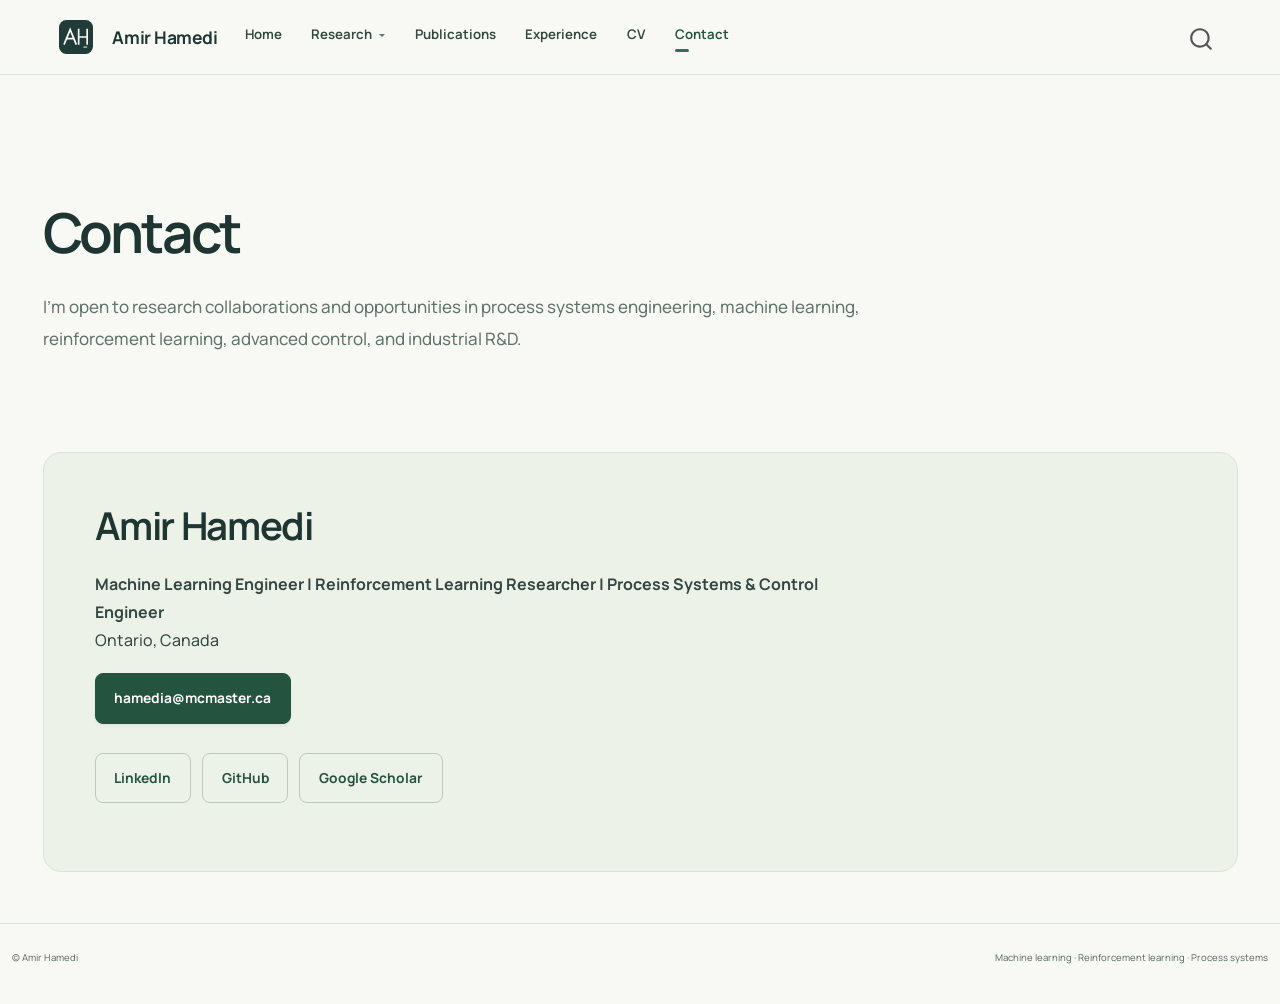
==== commit 431c738f: "Publish approved modern portfolio design and AH identity" ====
--- a/contact.html
+++ b/contact.html
@@ -74,6 +74,7 @@
 
 
 <link rel="stylesheet" href="styles.css">
+<link rel="stylesheet" href="modern.css">
 <meta property="og:title" content="Contact — Amir Hamedi">
 <meta property="og:description" content="Contact Amir Hamedi for research collaborations and engineering opportunities.">
 <meta property="og:image" content="https://amirhamedi.me/assets/profile/amir-hamedi.jpg">
@@ -88,6 +89,10 @@
     <nav class="navbar navbar-expand-lg " data-bs-theme="dark">
       <div class="navbar-container container-fluid">
       <div class="navbar-brand-container mx-auto">
+    <a href="./index.html" class="navbar-brand navbar-brand-logo">
+    <img src="./favicon.svg" alt="Amir Hamedi home" class="navbar-logo light-content">
+    <img src="./favicon.svg" alt="Amir Hamedi home" class="navbar-logo dark-content">
+    </a>
     <a class="navbar-brand" href="./index.html">
     <span class="navbar-title">Amir Hamedi</span>
     </a>
@@ -184,13 +189,59 @@
 Ontario, Canada</p>
 <p><a href="mailto:hamedia@mcmaster.ca" class="button button-primary">hamedia@mcmaster.ca</a></p>
 <div class="contact-links">
-<p><a href="https://www.linkedin.com/in/amir-hossein-hamedi/" class="button button-secondary">LinkedIn</a> <a href="https://github.com/amirhm10" class="button button-secondary">GitHub</a> <a href="https://scholar.google.ca/citations?user=NS57XxEAAAAJ&amp;hl=en&amp;oi=ao" class="button button-secondary">Google Scholar</a></p>
+<p><a href="https://www.linkedin.com/in/amir-hossein-hamedi/" class="button button-secondary no-external" target="_self" rel="me">LinkedIn</a> <a href="https://github.com/amirhm10" class="button button-secondary no-external" target="_self" rel="me">GitHub</a> <a href="https://scholar.google.ca/citations?user=NS57XxEAAAAJ&amp;hl=en&amp;oi=ao" class="button button-secondary no-external" target="_self" rel="me">Google Scholar</a></p>
 </div>
 </section>
 
 
 
 </main> <!-- /main -->
+<script>
+
+document.addEventListener('DOMContentLoaded', () => {
+
+  document.querySelectorAll('[data-work-filters]').forEach(group => {
+
+    const list = group.nextElementSibling;
+
+    if (!list?.classList.contains('research-grid')) return;
+
+    const cards = [...list.querySelectorAll('[data-work-category]')];
+
+    const status = group.querySelector('[role="status"]');
+
+    group.hidden = false;
+
+    group.querySelectorAll('button[data-filter]').forEach(button => {
+
+      button.addEventListener('click', () => {
+
+        const category = button.dataset.filter;
+
+        let visible = 0;
+
+        cards.forEach(card => {
+
+          card.hidden = category !== 'all' && card.dataset.workCategory !== category;
+
+          if (!card.hidden) visible += 1;
+
+        });
+
+        group.querySelectorAll('button').forEach(item => item.setAttribute('aria-pressed', String(item === button)));
+
+        status.textContent = `${visible} ${visible === 1 ? 'project' : 'projects'}`;
+
+      });
+
+    });
+
+  });
+
+});
+
+</script>
+
 <script id="quarto-html-after-body" type="application/javascript">
   window.document.addEventListener("DOMContentLoaded", function (event) {
     const icon = "";
--- a/styles.css
+++ b/styles.css
@@ -31,7 +31,7 @@
 .navbar-nav .nav-link { color: var(--ink) !important; font-size: .86rem; font-weight: 600; }
 .navbar-nav .nav-link.active, .navbar-nav .nav-link:hover { color: var(--teal-dark) !important; text-decoration: underline; text-underline-offset: 7px; }
 .profile-links { display: flex; flex-wrap: wrap; gap: .35rem 1.1rem; margin: .7rem 0 1rem; }
-.profile-link { display: inline-flex; align-items: center; gap: .4rem; min-height: 38px; font-size: .82rem; font-weight: 650; text-decoration: none; }
+.profile-link { display: inline-flex; align-items: center; gap: .4rem; min-height: 44px; font-size: .82rem; font-weight: 650; text-decoration: underline; touch-action: manipulation; }
 .profile-link:hover { text-decoration: underline; }
 .profile-link i, .profile-link svg { display: inline-block; flex: none; width: 16px; height: 16px; font-size: 16px; line-height: 1; color: #24645c; fill: #24645c; }
 .navbar-toggler { border-color: var(--line); min-height: 44px; min-width: 44px; }
--- a/modern.css
+++ b/modern.css
@@ -0,0 +1,218 @@
+@font-face { font-family: Manrope; src: url('assets/fonts/Manrope.ttf') format('truetype'); font-weight: 200 800; font-display: swap; }
+:root {
+  --ink: #344642; --ink-strong: #1e3531; --muted: #61716b;
+  --ivory: #f8f9f5; --surface: #fff; --surface-teal: #eef2eb;
+  --teal: #356e58; --teal-dark: #24533f; --amber: #80563e;
+  --amber-soft: #f0e9df; --line: #dce3d9; --max: 1264px;
+  --display: Manrope, 'Segoe UI', sans-serif;
+  --sans: Manrope, 'Segoe UI', sans-serif;
+}
+body { font-family: var(--sans); font-size: 16px; font-weight: 450; line-height: 1.75; -webkit-font-smoothing: antialiased; }
+h1,h2,h3,h4 { font-family: var(--display); letter-spacing: -.035em; }
+h1,h2 { font-weight: 650; }
+h2 { font-size: clamp(1.8rem,3vw,2.65rem); border: 0; padding: 0; margin-top: 3.5rem; }
+h3 { font-size: 1.2rem; font-weight: 700; }
+h1 a,h2 a,h3 a { font-weight: inherit; letter-spacing: inherit; }
+a { transition: color 160ms ease; }
+.navbar { background: #f8f9f5f2; backdrop-filter: blur(12px); padding-block: .8rem; }
+.navbar-container { width: min(var(--max),calc(100% - 5rem)); }
+.navbar-brand { font-family: var(--sans); font-size: 1.03rem; letter-spacing: -.025em; }
+.navbar-logo { max-height: 38px; width: 38px; margin-right: .7rem; }
+.navbar-brand-container { align-items: center; }
+.navbar-nav { gap: .55rem; }
+.navbar-nav .nav-link { font-size: .78rem; font-weight: 650; }
+.navbar-nav .nav-link.active { text-decoration: none; }
+.navbar-nav .nav-link.active::after { content: ''; display: block; height: 3px; width: 14px; background: var(--teal); border-radius: 3px; margin-top: 3px; }
+.navbar-toggler { border-radius: 8px; }
+.dropdown-menu { border-radius: 12px; }
+#quarto-content { width: min(var(--max),calc(100% - 5rem)); }
+#quarto-content > main.content { padding-bottom: 0; }
+#quarto-content > main.content > section { margin-top: 3rem; }
+.hero { border: 0; border-radius: 0; background: transparent; margin-top: 0; padding: 3.4rem 0 2.8rem; grid-template-columns: minmax(0,1.65fr) minmax(280px,1fr); gap: 4rem; align-items: center; overflow: visible; }
+.hero-copy { padding: 0; }
+.hero-kicker { display: flex; align-items: center; gap: .6rem; color: var(--muted); font-size: .77rem; font-weight: 650; letter-spacing: .04em; margin-bottom: 1rem; }
+.hero-kicker::before { content: ''; width: 7px; height: 7px; border-radius: 50%; background: #397258; }
+.hero h1 { font-size: clamp(3.3rem,5.4vw,4.8rem); line-height: 1.06; letter-spacing: -.065em; margin: 0 0 1.15rem; max-width: none; font-weight: 700; }
+.hero-thesis { color: var(--teal-dark); font-size: clamp(1.6rem,2.5vw,2.05rem); line-height: 1.35; letter-spacing: -.04em; font-weight: 600; max-width: 630px; margin-bottom: 1rem; }
+.hero-copy > .hero-role { font-size: .79rem; line-height: 1.7; font-weight: 500; color: var(--muted); max-width: 640px; margin-bottom: 1.1rem; }
+.hero-copy > p { font-size: .95rem; line-height: 1.85; max-width: 640px; }
+.hero-portrait { position: relative; padding: 1.7rem; background: #e8eee5; border-radius: 28px; aspect-ratio: 1; align-self: center; width: min(100%,360px); justify-self: end; }
+.hero-portrait::before { content: ''; position: absolute; inset: 14px; border: 1px solid #b5c7b6; border-radius: 20px; pointer-events: none; }
+.hero-portrait p { max-width: 300px; position: relative; }
+.hero-portrait img { border-radius: 13px; width: 100%; height: auto; object-fit: contain; }
+.profile-links { gap: .4rem 1.15rem; margin: .7rem 0 1rem; }
+.profile-link { font-size: .77rem; min-height: 44px; font-weight: 650; text-decoration-color: #a9bfb1; }
+.profile-link:hover { color: var(--ink-strong); text-decoration-color: currentColor; }
+.hero-actions { margin-top: 1.5rem; gap: .65rem; }
+.button { border-radius: 8px; font-size: .81rem; font-weight: 700; padding: .72rem 1.1rem; min-height: 46px; }
+.button-primary { box-shadow: 0 2px 3px #183d2610; }
+.button-secondary { border-color: #bbc9bd; background: transparent; }
+.hero-actions .button-primary::after { content: '↗'; padding-left: 1.3rem; font-size: 1rem; }
+.contact-strip { font-size: .78rem; padding-top: 0; }
+.page-index { display: flex; align-items: center; flex-wrap: wrap; gap: .25rem 1.6rem; padding: 1rem 0; border-block: 1px solid var(--line); margin-bottom: 0; }
+.page-index > span { font: .62rem ui-monospace,monospace; color: var(--muted); letter-spacing: .12em; text-transform: uppercase; margin-right: auto; }
+.page-index a { display: inline-flex; align-items: center; min-height: 36px; color: var(--muted); font-size: .72rem; font-weight: 650; text-decoration: none; }
+.page-index a:hover { color: var(--teal-dark); }
+.intro-band { display: grid; grid-template-columns: 1fr 2fr; align-items: start; gap: 4rem; padding: 2.5rem 0; border-bottom: 1px solid var(--line); }
+.intro-band .intro-label { font-size: 1.16rem; font-weight: 650; letter-spacing: -.025em; color: var(--ink-strong); line-height: 1.5; }
+.intro-band > p { font-size: .9rem; margin: 0; color: var(--muted); line-height: 1.9; }
+.home-section { padding-block: 4.25rem; border-bottom: 1px solid var(--line); }
+.section-heading { display: flex; align-items: end; gap: 2rem; justify-content: space-between; margin-bottom: 2rem; }
+.section-heading h2 { margin: .6rem 0 0; font-weight: 650; }
+.section-number { font: .65rem ui-monospace,monospace; letter-spacing: .13em; color: var(--muted); text-transform: uppercase; }
+.section-heading > a { font-size: .75rem; font-weight: 650; flex-shrink: 0; }
+.section-lede { font-size: .94rem; max-width: 720px; margin-bottom: 2rem; }
+.education-grid { gap: 1rem; }
+.education-card { padding: 1.5rem; border: 1px solid var(--line); border-radius: 14px; background: #fff9; }
+.education-card-head { gap: 1.5rem; }
+.education-logo-frame { height: 2.5rem; width: 5.2rem; }
+.education-logo-frame img { object-position: left center; }
+.education-period { font: .63rem ui-monospace,monospace; color: var(--muted); letter-spacing: .015em; }
+.education-card h3 { font-family: var(--sans); font-size: 1.15rem; font-weight: 700; line-height: 1.4; min-height: 2.8em; }
+.education-organization { font-size: .77rem; font-weight: 600; }
+.education-tag { font-size: .61rem; border-radius: 4px; padding: .28rem .4rem; }
+.work-filters { display: flex; flex-wrap: wrap; align-items: center; gap: .45rem; margin-bottom: 1.5rem; }
+.work-filters[hidden], .research-card[hidden] { display: none !important; }
+.work-filters button { min-height: 42px; padding: .45rem .85rem; border-radius: 7px; border: 1px solid var(--line); color: var(--muted); background: transparent; font-size: .72rem; font-weight: 650; }
+.work-filters button[aria-pressed='true'] { background: var(--ink-strong); color: #fff; border-color: var(--ink-strong); }
+.work-filters [role='status'] { margin-left: auto; font-size: .67rem; color: var(--muted); }
+.research-grid { gap: 1.3rem; }
+.research-card { position: relative; border-radius: 17px; padding: 0; overflow: hidden; background: #fff; display: flex; flex-direction: column; transition: border-color 180ms ease,box-shadow 180ms ease; }
+.research-card:hover { border-color: #b1c4b4; box-shadow: 0 9px 25px #1e352d08; }
+.work-preview { order: -1; height: 245px; width: 100%; border: 0; border-bottom: 1px solid var(--line); border-radius: 0; background: #edf1ea; padding: 1.4rem; margin: 0 0 1.45rem; }
+.work-preview img { width: 100%; height: 100%; object-fit: contain; background: #fff; border: 1px solid #dce3d9; border-radius: 5px; }
+.research-card > .project-index { margin: 0 1.5rem .65rem; color: var(--teal-dark); font: .64rem ui-monospace,monospace; letter-spacing: .06em; }
+.research-card h2,.research-card h3 { margin: 0 1.5rem .85rem; min-height: 2.7em; font-family: var(--sans); font-size: 1.35rem; font-weight: 700; line-height: 1.36; letter-spacing: -.035em; }
+.research-card .research-card-summary { margin: 0 1.5rem 1rem; font-size: .81rem; line-height: 1.85; }
+.research-card > .meta-line { margin: 0 1.5rem 1.2rem; font-size: .68rem; }
+.research-card .research-card-action { margin: auto 1.5rem 0; padding: 1rem 0 1.2rem; border-top: 1px solid var(--line); }
+.card-link { display: flex; align-items: center; justify-content: space-between; width: 100%; font-size: .74rem; text-decoration: none; }
+.card-link span { width: 27px; height: 27px; display: inline-grid; place-items: center; border-radius: 50%; border: 1px solid var(--line); }
+.expertise-section { background: #eef2eb; box-shadow: 0 0 0 100vmax #eef2eb; clip-path: inset(0 -100vmax); }
+.card-grid { grid-template-columns: repeat(2,minmax(0,1fr)); gap: 0 2.2rem; background: transparent; border: 0; }
+.capability-card { padding: 1.6rem 0; border: 0; border-top: 1px solid #cdd8cc; border-radius: 0; background: transparent; }
+.capability-card h3 { font-size: 1.12rem; margin: .4rem 0 .8rem; }
+.capability-card p { font-size: .87rem; line-height: 1.85; }
+.capability-order { font: .62rem ui-monospace,monospace; color: var(--teal-dark); }
+.timeline-list { border-top: 1px solid var(--line); }
+.timeline-item { padding: 1.8rem 0 1.8rem 1.8rem; border-bottom: 1px solid var(--line); position: relative; }
+.timeline-item::before { content: ''; width: 7px; height: 7px; border-radius: 50%; background: var(--teal); position: absolute; left: 0; top: 2.4rem; }
+.timeline-item h3 { font-size: 1.13rem; }
+.timeline-period { font: .69rem ui-monospace,monospace; white-space: nowrap; }
+.timeline-org { font-size: .8rem; color: var(--teal-dark); }
+.timeline-description { font-size: .87rem; max-width: 780px; }
+.publication-row,.publication-detail { padding-block: 1.6rem; padding-left: 5.5rem; }
+.publication-row h3,.publication-detail h2 { font-family: var(--sans); font-size: 1.18rem; font-weight: 650; line-height: 1.5; }
+.publication-row p,.publication-detail p { font-size: .8rem; }
+.publication-year { font: .69rem ui-monospace,monospace; padding-top: .25rem; }
+.connect-section { position: relative; padding: 3.7rem; margin-block: 3.5rem; border-radius: 20px; background: #203b38; color: #e6eee5; }
+.connect-section h2 { color: #f7faf3; max-width: 760px; font-size: clamp(2rem,3.5vw,3rem); margin: .6rem 0 1.3rem; }
+.connect-section p { max-width: 760px; color: #c1d1c4; font-size: .94rem; }
+.connect-section .section-number { color: #adceb8; }
+.connect-section a { color: #edf5e9; }
+.connect-section .button-primary { background: #dbeccc; color: #203b38; border-color: #dbeccc; }
+.connect-section .button-secondary { border-color: #789484; background: transparent; }
+.connect-section .button-secondary:hover { background: #345249; }
+.page-intro,.case-hero { padding-top: 3.7rem; padding-bottom: 1.6rem; max-width: 1000px; }
+.page-intro h1,.case-hero h1 { font-size: clamp(2.4rem,4.3vw,3.7rem); line-height: 1.16; letter-spacing: -.055em; font-weight: 650; }
+.page-intro > p,.case-hero > p { font-size: 1rem; line-height: 1.9; max-width: 880px; }
+.case-hero .eyebrow { font: .68rem ui-monospace,monospace; margin-block: 1.5rem .8rem; }
+.case-meta-grid { gap: 1rem; margin-top: 2rem; background: transparent; border: 0; }
+.case-meta-item { border-radius: 10px; background: #edf2ea; border: 1px solid var(--line); }
+.case-meta-item p { font-size: .82rem; }
+.result-card,.activity-card { border-radius: 12px; padding: 1.5rem; background: #fff; }
+.result-card p,.activity-card p { font-size: .85rem; }
+.case-figure { border-radius: 10px; }
+.case-figure-grid { gap: 1.5rem; }
+figcaption { font-size: .78rem; }
+.download-panel,.contact-panel { border-radius: 18px; background: #edf2e9; border: 1px solid var(--line); }
+.download-panel h2,.contact-panel h2 { font-weight: 650; }
+.back-link { font-size: .78rem; }
+.nav-footer { background: transparent; font-size: .68rem; padding-block: 1.5rem; margin-top: 3rem; }
+.portfolio-home .nav-footer { margin-top: 0; }
+@media (min-width: 1600px) { .hero { padding-block: 4.5rem; } }
+@media (max-width: 1100px) {
+  .hero { gap: 2.3rem; grid-template-columns: minmax(0,1.5fr) minmax(250px,1fr); }
+  .hero h1 { font-size: 3.6rem; }
+  .hero-thesis { font-size: 1.75rem; }
+  .hero-portrait { padding: 1.2rem; }
+  .navbar-nav { gap: 0; }
+}
+@media (max-width: 991px) {
+  .hero { padding-block: 3rem; grid-template-columns: minmax(0,1.5fr) minmax(210px,1fr); gap: 1.5rem; }
+  .hero h1 { font-size: 3rem; }
+  .hero-copy { padding: 0; }
+  .hero-thesis { font-size: 1.55rem; }
+  .navbar-nav .nav-link.active::after { display: none; }
+  .research-grid { grid-template-columns: repeat(2,minmax(0,1fr)); }
+  .research-card h2,.research-card h3 { font-size: 1.12rem; }
+  .work-preview { height: 210px; padding: 1rem; }
+  .education-card { padding: 1.15rem; }
+  .education-card h3 { font-size: 1rem; }
+  .page-index { gap: .3rem 1rem; }
+  .connect-section { padding: 2.5rem; }
+}
+@media (max-width: 720px) {
+  body { font-size: 15px; }
+  #quarto-content,.navbar-container { width: calc(100% - 2.5rem); }
+  .navbar-brand { font-size: .94rem; }
+  .navbar-logo { width: 32px; max-height: 32px; margin-right: .4rem; }
+  .hero { position: relative; display: block; padding: 2.3rem 0 2rem; }
+  .hero-copy { padding: 0; }
+  .hero-kicker { font-size: .59rem; margin-bottom: 1rem; max-width: calc(100% - 106px); line-height: 1.7; }
+  .hero h1 { font-size: clamp(1.8rem,8vw,2rem); margin-bottom: 1.8rem; max-width: calc(100% - 100px); letter-spacing: -.05em; }
+  .hero-thesis { font-size: 1.65rem; }
+  .hero-copy > p { font-size: .87rem; }
+  .hero-copy > .hero-role { font-size: .74rem; }
+  .hero-portrait { position: absolute; right: 0; top: 2.3rem; width: 92px; padding: 5px; border-radius: 14px; }
+  .hero-portrait::before { display: none; }
+  .hero-portrait p { max-width: none; }
+  .hero-portrait img { border-radius: 9px; }
+  .profile-links { gap: .3rem .85rem; margin-top: .35rem; }
+  .profile-link { font-size: .69rem; gap: .35rem; }
+  .hero-actions { margin-top: 1rem; }
+  .hero-actions .button { flex-grow: 0; font-size: .74rem; padding-inline: .85rem; }
+  .hero-actions .button-primary::after { padding-left: .5rem; }
+  .contact-strip { font-size: .71rem; }
+  .page-index { gap: .1rem 1.1rem; padding-block: .7rem; }
+  .page-index > span { flex-basis: 100%; font-size: .57rem; }
+  .page-index a { font-size: .64rem; }
+  .intro-band { grid-template-columns: 1fr; gap: 1rem; padding: 1.8rem 0; }
+  .intro-band .intro-label { font-size: 1.1rem; }
+  .intro-band > p { font-size: .84rem; }
+  .home-section { padding-block: 2.8rem; }
+  .section-heading { display: block; margin-bottom: 1.3rem; }
+  .section-heading h2 { font-size: 1.95rem; margin-bottom: .8rem; }
+  .section-heading > a { font-size: .72rem; }
+  .section-number { font-size: .6rem; }
+  .section-lede { font-size: .84rem; }
+  .education-grid,.research-grid,.card-grid { grid-template-columns: 1fr; }
+  .education-card { padding: 1.4rem; border-radius: 12px; }
+  .education-card-head { display: flex; flex-direction: column-reverse; gap: 1.2rem; }
+  .education-card h3 { min-height: 0; font-size: 1.08rem; }
+  .education-logo-frame { width: 5rem; height: 2.2rem; }
+  .education-period { font-size: .59rem; }
+  .work-filters { gap: .4rem; margin-bottom: 1.2rem; }
+  .work-filters button { font-size: .62rem; min-height: 44px; padding: .3rem .6rem; }
+  .work-filters [role='status'] { flex-basis: 100%; margin: .3rem 0 0; font-size: .64rem; }
+  .work-preview { height: 215px; padding: 1rem; }
+  .research-card h2,.research-card h3 { font-size: 1.22rem; min-height: 0; margin-inline: 1.25rem; }
+  .research-card > .project-index,.research-card .research-card-summary,.research-card > .meta-line { margin-inline: 1.25rem; }
+  .research-card .research-card-action { margin-inline: 1.25rem; }
+  .research-card .research-card-summary { font-size: .81rem; }
+  .timeline-item { padding: 1.5rem 0 1.5rem 1.2rem; }
+  .timeline-item::before { top: 2.1rem; }
+  .timeline-heading { gap: .55rem; }
+  .timeline-period { white-space: normal; font-size: .66rem; }
+  .timeline-item h3 { font-size: 1.03rem; }
+  .publication-row,.publication-detail { padding: 2.8rem 0 1.3rem; }
+  .publication-row h3,.publication-detail h2 { font-size: 1.04rem; }
+  .connect-section { padding: 1.6rem; margin-block: 2.4rem; border-radius: 15px; }
+  .connect-section h2 { font-size: 1.9rem; }
+  .connect-section p { font-size: .83rem; }
+  .connect-section .contact-actions > p { gap: .5rem; }
+  .connect-section .button { font-size: .65rem; padding-inline: .7rem; }
+  .page-intro,.case-hero { padding-top: 2.7rem; }
+  .page-intro h1,.case-hero h1 { font-size: 2.4rem; }
+  .page-intro > p,.case-hero > p { font-size: .9rem; }
+}
